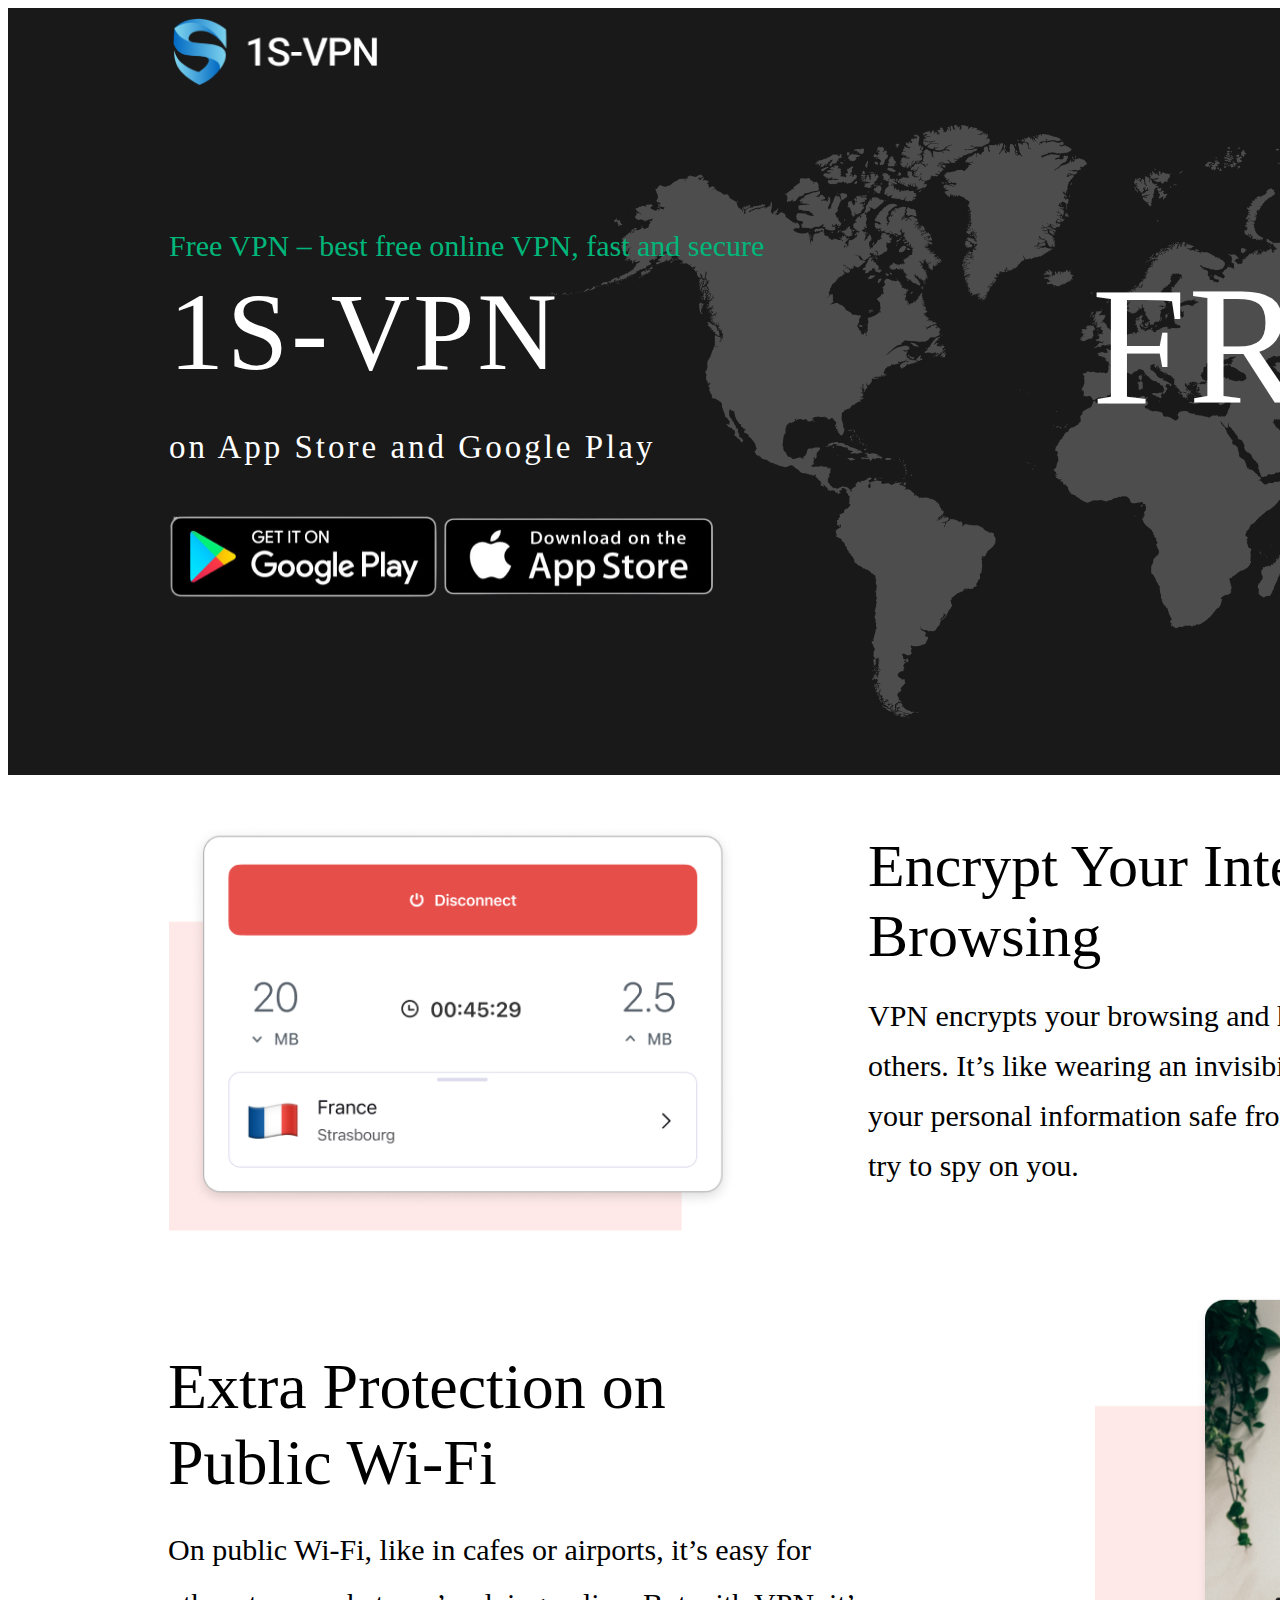
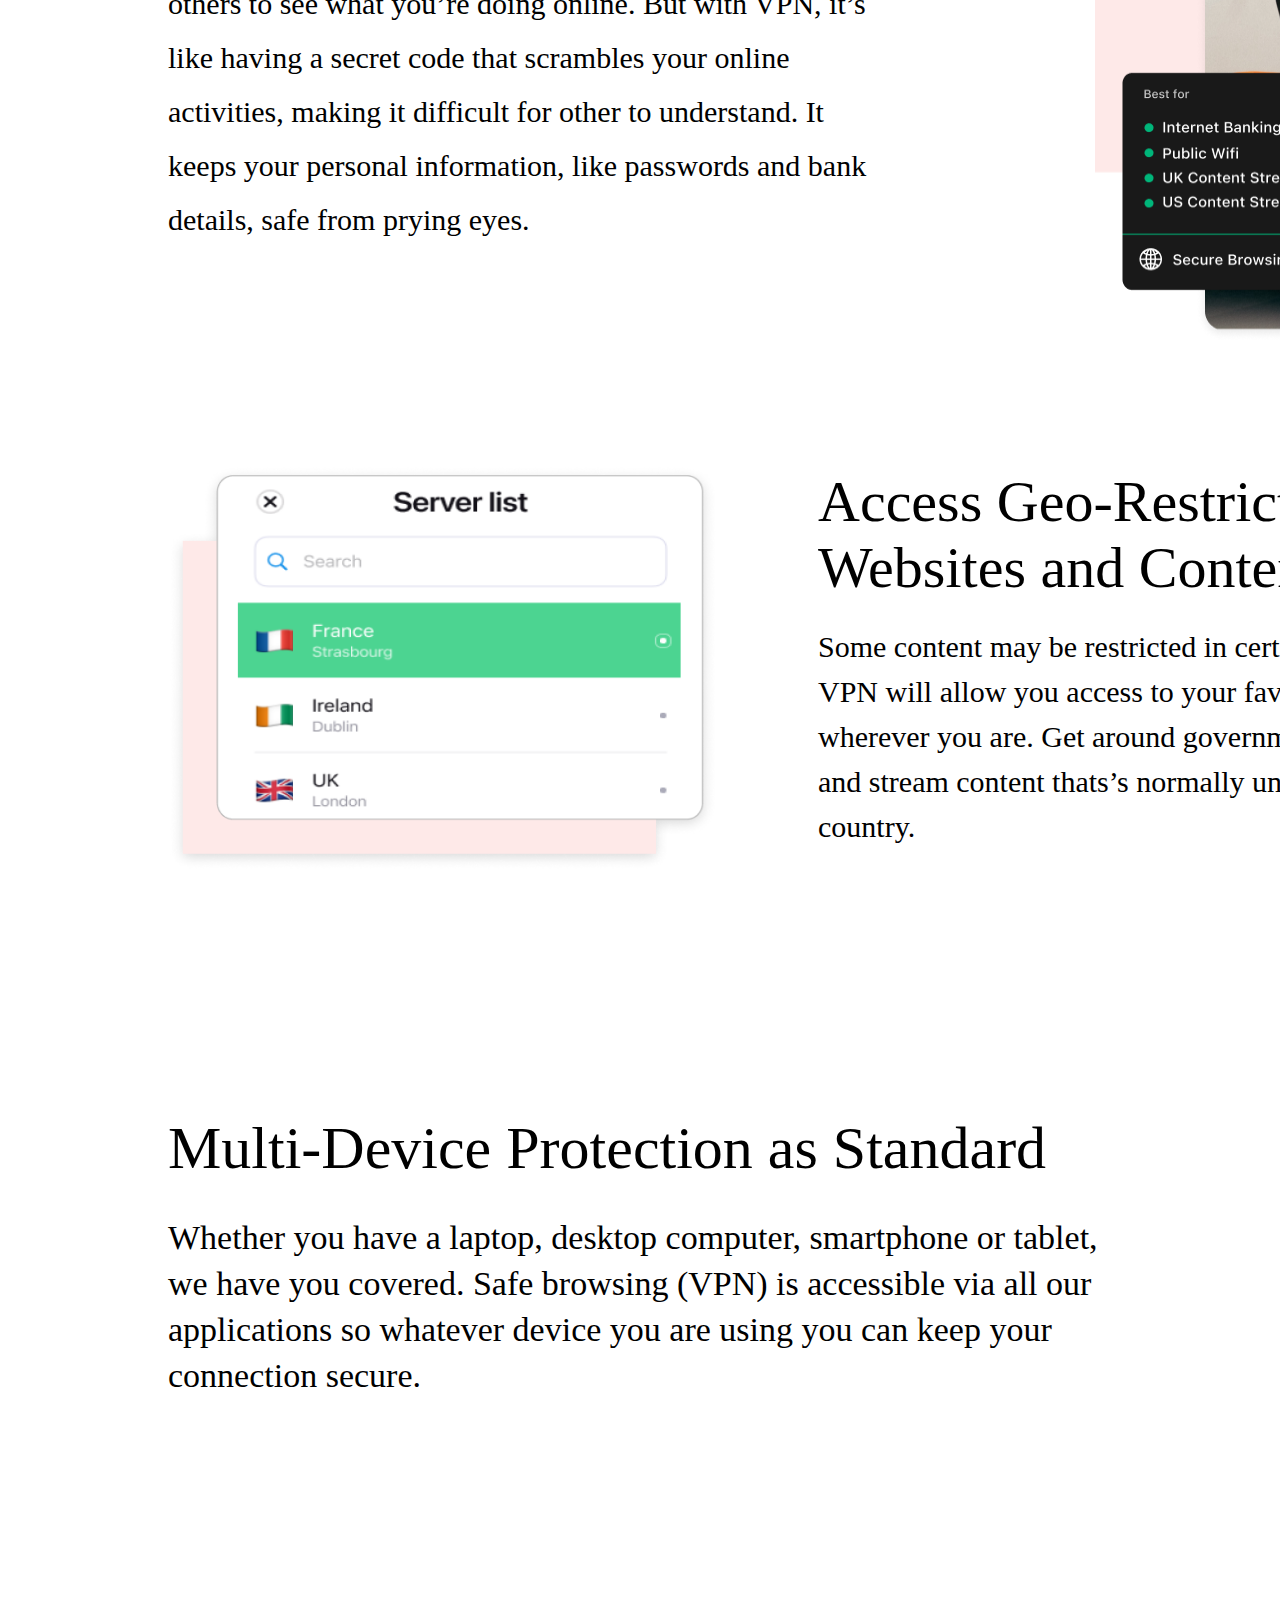
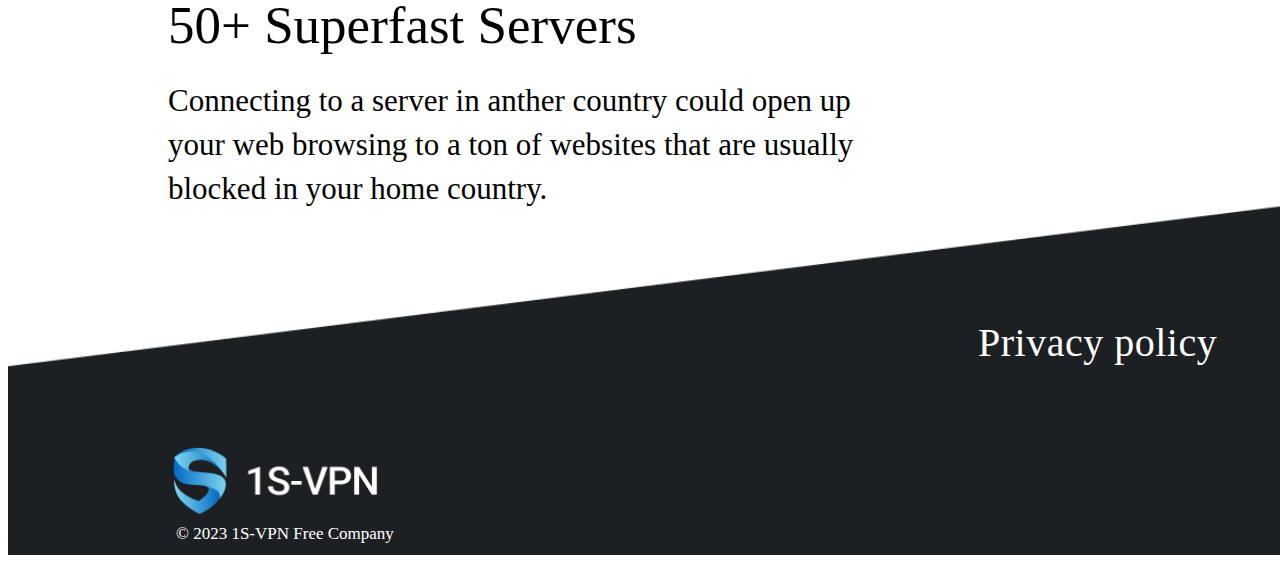
==== index.html @ 8d559d8e "1" ====
<!DOCTYPE html>
<html lang="uk">
<head><link rel="stylesheet" href="style1.css"></head>
<head><link rel="stylesheet" href="mob.css"></head>
<meta name="viewport" content="width=device-width, initial-scale=1">
<body>
<div class="all">
<div class="menu">
    <div class="logo"><img src="Title.png" alt="" class="l_img"></div>
  
      <div class="star"><img src="star.png" alt="" class="s_img"></div> 
        <div class="language">
         <a href="index.html"><div class="en">En</div> </a>
      
            <div class="r"><img src="Rectangle 3.png" alt="" class="s_r"></div>
          
            <a href="index ru.html"><div class="ru">Ru</div></a>
        </div>
</div>
<div class="main">
    <img src="main.png" alt="" class="m_img">
<div class="blok1">
  <div class="blok1_1">
    <div class="blok1_1_text">Free VPN – best free online VPN, fast and secure</div>
  </div>
  <div class="blok1_2">
    <div class="blok1_2_text">1S-VPN</div>
  </div>
  <div class="blok1_3">
    <div class="blok1_3_text">on App Store and Google Play</div>
  </div>
  <div class="blok1_4">
     <img src="k1.png" class="k1_img">
    <img src="k2.png" alt="" class="k1_img">
</div>
</div>
   <div class="blokfree">
        <div class="blokfreetext">FREE</div>
    </div>
</div>
<div class="content">
    <div class="one">
        <div class="onepic"><img src="one pic.png" class="k3_img"></div> 
        <div class="onetext">
       <div class="one_text1">Encrypt Your Internet Browsing</div>
           <div class="one_text2">VPN encrypts your browsing and hides your online activities from others. It’s like wearing an invisibility cloak online!
        This keeps your personal information safe from hackers and snoops who may try to spy on you.</div> 
    </div>
    </div>
    <div class="two">
        <div class="twopic"><img src="two.png" class="k4_img"></div>
        <div class="twotext">
            <div class="two_text1">Extra Protection on Public Wi-Fi</div>
            <div class="two_text2">On public Wi-Fi, like in cafes or airports, it’s easy for others to see what you’re doing online. But with VPN, it’s
            like having a secret code that scrambles your online activities, making it difficult for other to understand. It keeps
            your personal information, like passwords and bank details, safe from prying eyes.</div>
        </div>
    </div>
    <div class="three">
        <div class="threepic"><img src="three (1).png" class="k5_img"></div>
        <div class="threetext">
            <div class="three_text1">Access Geo-Restricted Websites and Content</div>
            <div class="three_text2">Some content may be restricted in certain countries. Using VPN will allow you access to your favourite websites wherever
            you are. Get around government or employer blocks and stream content thats’s normally unavailable in your country.</div>
        </div>
    </div>
    <div class="four">
        <div class="fourpic"><img src="four.png" class="k6_img"></div>
        <div class="fourtext">
            <div class="four_text1">Multi-Device Protection as Standard</div>
            <div class="four_text2">Whether you have a laptop, desktop computer, smartphone or tablet, we have you covered. Safe browsing (VPN) is
            accessible via all our applications so whatever device you are using you can keep your connection secure.</div>
        </div>
</div>
<div class="fife">
    <div class="fife_text1">50+ Superfast Servers</div>
</div>
</div>
<div class="footer">
    <img src="Footer.png" alt="" class="f_img">
     <div class="footer1">
        <a href="2.html"> <div class="privacypolicy">Privacy policy</div></a>
        <a href="3.html"><div class="termsconditions">Terms & conditions</div></a>
    </div>
     <div class="fife2">
    <div class="fife_text2">Connecting to a server in anther country could open up your web browsing to a ton of websites
        that are usually blocked in your home country.</div></div>
        <div class="logo1"><img src="Title.png" alt="" class="l_img1"></div>
        <div class="f">© 2023 1S-VPN Free Company</div>
</div>
</div>


</body>
</html>
---- style1.css ----
.all{
    width: 1920px;
    height: 100%;
    margin: auto;
    background: #ffffff;
}

.menu{
width: 1920px;
height: 88px;
background: #191919;
}

.l_img {
    width: 207px;
    height: 72px;
    margin: auto;
    margin-left: 163px;
    padding-top: 8px;
}

.logo{
margin: 0px auto;

}

.language{
   
    height: 47px;
    width: 100px;
  margin-left: 1450px;
  

}

.en{
    width: 24px;
        height: 30px;
     margin: auto;
     float: left;
     color: #FFF;
            font-family: 'Segoe UI';
            font-size: 24px;
}

.s_r{
    margin-left: 22px;
height: 40px;
   
}

.ru {
    width: 24px;
    height: 30px;
    margin: auto;
    float: left;
    font-family: 'Segoe UI';
    font-size: 24px;
    margin-left: 65px;
    margin-top: -44px;
    color: #ffffff;
    position: relative;
}

.star {
    margin: 0px auto;
    margin-top: -60px;
 
}

.s_img {
    width: 170px;
        height: 30px;
    margin: auto;
    float: right;
    margin-right: 163px;
}

.main{
    width: 1920px;
    height: 684px;
    background-size: 100%;
    margin-top: -5px;
}

.m_img{
    max-width: 100%;
}



.blok1{

     width: 760px;
    height: 370px;
    margin-left: 161px;
    padding-top: 70px;
 position: relative;
 top: -620px;
}

.blokfree{
    
        width: 489px;
        height: 215px;
        float: right;
        margin-right: 380px;
        position: relative;
        top: -970px;
}

.blokfreetext {
    color: #FFF;
        text-align: center;
        font-family: 'Segoe UI';
        font-size: 170px;
        font-style: light;
        letter-spacing: 2px;
}

.blok1_1{
width: 760px;
    height: 20px;
}

.blok1_1_text{
    color: #00B67A;
        font-family: 'Segoe UI';
        font-size: 30px;
        font-style: normal;
}

.blok1_2 {
width: 465px;
height: 120px;
margin-top: 20px;
}

.blok1_2_text {
color: #FFF;
    font-family: 'Segoe UI';
    font-size: 110px;
    font-style: bold;
    letter-spacing: 3px;
}

.blok1_3 {
width: 760px;
height: 51px;
margin-top: 40px;
}

.blok1_3_text {
    color: #FFF;
    font-family: 'Segoe UI';
    font-size: 33px;
    font-style: light;
    letter-spacing: 3px;
}

.blok1_4 {
    width: 570px;
    height: 82px;
    margin-top: 36px;
}


.k1_img {
    width: 270px;
        height: 82px;
}

.k3_img {
    width: 570px;
    height: 406px;
}

.k4_img {
    width: 673px;
    height: 651px;
}

.k5_img {
    width: 550px;
    height: 406px;
}

.content{
    width: 1600px;
    height: 2500px;
    margin: auto;
    margin-top: 50px;
}

.one{
    width: 100%;
    height: 480px;
}

.onepic{
    width: 570px;
    height: 406px;

}

.onetext{
   width: 900px;
   height: 406px;
margin-top: -400px;
margin-left: 700px;
}

.one_text1{
width: 576px;
    height: 130px;
    color: #000;
    font-family: 'Segoe UI';
    font-size: 60px;
    font-style: normal;
    line-height: 70px;
      
}

.one_text2 {
    width: 800px;
    height: 210px;
    margin-top: 30px;
    color: #000;
    font-family: 'Segoe UI';
    font-size: 30px;
    font-style: normal;
    line-height: 50px;

}

.two {
    width: 100%;
    height: 760px;
    
  
}

.twopic{
    float: right;
    margin-left: 400px;
    margin-top: -140px;
}

.twotext {
    width: 807px;
    height: 535px;
    margin: auto;
    float: left;
    margin-top: -600px;
}

.two_text1 {
    width: 576px;
    height: 140px;
    color: #000;
    font-family: 'Segoe UI';
    font-size: 64px;
    font-style: normal;
    line-height: 76px;
}

.two_text2 {
width: 700px;
    height: 360px;
    margin-top: 34px;
    color: #000;
    font-family: 'Segoe UI';
    font-size: 30px;
    font-style: normal;
    line-height: 54px;
}

.three {
    width: 1600px;
    height: 450px;
   
}

.threepic{
    width: 560px;
    height: 450px;
}

.threetext {
width: 949px;
    height: 424px;
    margin-top: -446px;
    margin-left: 650px;
}

.three_text2{
width: 760px;
    height: 225px;
    margin-top: 30px;
    color: #000;
    font-family: 'Segoe UI';
    font-size: 30px;
    font-style: normal;
    line-height: 45px;
}

.three_text1 {
    width: 630px;
    height: 125px;
    color: #000;
    font-family: 'Segoe UI';
    font-size: 58px;
    font-style: normal;
    line-height: 66px;
}

.four{
    height: 677px;
    width: 100%;
  
}

.fourpic {
    float: right;
    margin-right: 50px;
}

.fourtext {
    width: 997px;
    height: 355px;
 padding-top: 200px;

}

.four_text1 {

    width: 997px;
    height: 100px;
    color: #000;
    font-family: 'Segoe UI';
    font-size: 60px;
    font-style: normal;
    line-height: 66px;
}

.four_text2 {
        width: 970px;
        height: 250px;
    color: #000;
    font-family: 'Segoe UI';
    font-size: 34px;
    font-style: normal;
    line-height: 46px;
}
.footer{
background-size: 100%;
width: 1920px;
    height: 430px;
}

.f_img{
height: 430px;
    width: 1920px
}

.fife{
    width: 750px;
    height: 100px;

}

.fife2 {
    width: 700px;
    height: 200px;
    margin-left: 160px;
    margin-top: -480px;
}

.fife_text1 {
    width: 997px;
        height: 100px;
        color: #000;
        font-family: 'Segoe UI';
        font-size: 53px;
        font-style: normal;
        line-height: 66px;

}

.fife_text2 {
    width: 730px;
    height: 100px;
    color: #000;
    font-family: 'Segoe UI';
    font-size: 31px;
    font-style: normal;
    line-height: 44px;
}

.footer1{
    
    width:720px;
    height: 50px;
    margin-top: -240px;
    float: right;
    margin-right: 230px;
   position: relative;
}

.privacypolicy{
  font-family: 'Segoe UI';
        width: 261px;
        height: 45px;
        font-size: 40px;
        letter-spacing: 0.5px;
        float: left;
        color: #FFF;
}

.privacypolicy:hover {
    transition: 0.1s;
   color: #b5b5b5;
}

.termsconditions:hover {
    transition: 0.1s;
    color: #b5b5b5;
}

.termsconditions {
    font-family: 'Segoe UI';
    width: 380px;
    height: 45px;
    font-size: 40px;
    letter-spacing: 0.5px;
    float: right;
    color: #FFF;
}

.logo1{
     width: 207px;
        height: 72px;
}

.l_img1 {
    width: 207px;
        height: 72px;
    margin: auto;
    margin-left: 163px;
    padding-top: 166px;
}

.f {
    margin-top: 165px;
    margin-left: 168px;
    color: #ffffff;
    font-family: 'Segoe UI';
    font-size: 17px;
    font-style: normal;
    line-height: 35px;

}
---- mob.css ----
@media only screen and (max-width: 575px) {

.all {
    width: 575px;
    height: 100%;
    margin: auto;
    background: #ffffff;
}

.menu {
    width: 575px;
    height: 55px;
    background: #191919;
}

.l_img {
    width: 80px;
    height: 26px;
    margin: auto;
    margin-left: 25px;
    padding-top: 8px;
}

.logo {
    margin: 0px auto;
   
}

.star {
    margin: 0px auto;
    margin-top: -27px;

}

.s_img {
    width: 70px;
    height: 12px;
    margin: auto;
    float: right;
    margin-right: 55px;
}

.main {
    width: 575px;
    height: 200px;
    background-size: 100%;
  
}

 .m_img {
     max-width: 100%;
     margin-top: -15px;
 }

.blok1 {

    width: 270px;
    height: 150px;
    margin-left: 25px;
    padding-top: 0px;
    position: relative;
    top: -200px;
}

.blokfree {

    width: 240px;
    height: 100px;
    float: right;
    margin-right: 50px;
    position: relative;
    top: -335px;
}

.blokfreetext {
    color: #FFF;
    text-align: center;
    font-family: 'Segoe UI';
    font-size: 70px;
    font-style: light;
    letter-spacing: 3px;
}

.blok1_1 {
    width: 270px;
    height: 10px;
}

.blok1_1_text {
    color: #00B67A;
    font-family: 'Segoe UI';
    font-size: 11px;
    font-style: normal;
}

.blok1_2 {
    width: 270px;
    height: 30px;
    margin-top: 0px;
}

.blok1_2_text {
    color: #FFF;
    font-family: 'Segoe UI';
    font-size: 56px;
    font-style: bold;
    letter-spacing: 2px;
}

.blok1_3 {
    width: 270px;
    height: 10px;
    margin-top: 40px;
}

.blok1_3_text {
    color: #FFF;
    font-family: 'Segoe UI';
    font-size: 16px;
    font-style: light;
    letter-spacing: 1px;
}

.blok1_4 {
    width: 270px;
    height: 30px;
    margin-top: 25px;
    
}


.k1_img {
    width: 130px;
    height: 40px;
}

.k2_img{
max-width: 100%;
}

.k3_img {
    width: 215px;
    height: 144px;
}

.k5_img {
    width: 215px;
    height: 160px;
}

.content {
    
    width: 550px;
    height: 900px;
    margin: auto;
    margin-top: 30px;
}

.one {
    width: 100%;
    height: 160px;
}

.onepic {
width: 215px;
    height: 144px;
}

.onetext {
    width: 300px;
    height: 160px;
    margin-top: -145px;
    margin-left: 230px;
}

.one_text1 {
    width: 250px;
    height: 50px;
    color: #000;
    font-family: 'Segoe UI';
    font-size: 20px;
    font-style: normal;
    line-height: 24px;
}

.one_text2 {
    width: 300px;
    height: 70px;
    margin-top: 10px;
    color: #000;
    font-family: 'Segoe UI';
    font-size: 12px;
    font-style: normal;
    line-height: 17px;
}

.two {
    width: 100%;
    height: 250px;
}

.k4_img {
    width: 230px;
    height: 220px;
}

.twopic {
    float: right;
    margin-left: 400px;
    margin-top: -70px;
}

.twotext {
    width: 300px;
    height: 160px;
    margin: auto;
    float: left;
    margin-top: -200px;
}

.two_text1 {
    width: 200px;
        height: 46px;
        color: #000;
        font-family: 'Segoe UI';
        font-size: 20px;
        font-style: normal;
        line-height: 24px;
}

.two_text2 {
width: 300px;
    height: 100px;
    margin-top: 10px;
    color: #000;
    font-family: 'Segoe UI';
    font-size: 12px;
    font-style: normal;
    line-height: 17px;
}

.three {
     width: 100%;
    height: 190px;

}

.threepic {
    width: 215px;
        height: 160px;
}

.threetext {
width: 300px;
    height: 160px;
    margin-top: -160px;
    margin-left: 240px;
}

.three_text2 {
    width: 280px;
        height: 90px;
        margin-top: 10px;
        color: #000;
        font-family: 'Segoe UI';
        font-size: 12px;
        font-style: normal;
        line-height: 17px;
}

.three_text1 {
    width: 250px;
        height: 50px;
        color: #000;
        font-family: 'Segoe UI';
        font-size: 20px;
        font-style: normal;
        line-height: 24px;
}

.four {
    height: 230px;
    width: 100%;

}

.k6_img {
    width: 180px;
    height: 250px;
}

.fourpic {
    
    float: right;
    margin-right: 50px;
}

.fourtext {
width: 300px;
    height: 160px;
    margin: auto;
    float: left;
  padding-top: 40px;
}

.four_text1 {

width: 200px;
    height: 46px;
    color: #000;
    font-family: 'Segoe UI';
    font-size: 20px;
    font-style: normal;
    line-height: 24px;
}

.four_text2 {
width: 260px;
    height: 100px;
    margin-top: 10px;
    color: #000;
    font-family: 'Segoe UI';
    font-size: 12px;
    font-style: normal;
    line-height: 17px;
}

.footer {
    background-size: 100%;
    width: 575px;
    height: 120px;
    
}

.f_img {
    height: 120px;
    width: 575px;
   

}

.fife {
    width: 100px;
    height: 200px;
}



.fife2 {
    width: 240px;
    height: 80px;
    margin-left: 12px;
    margin-top: -145px;
}

.fife_text1 {
    width: 997px;
    height: 100px;
    color: #000;
    font-family: 'Segoe UI';
    font-size: 24px;
    font-style: normal;
    line-height: 66px;

}

.fife_text2 {
    width: 240px;
    height: 80px;
    color: #000;
    font-family: 'Segoe UI';
    font-size: 11px;
    font-style: normal;
    line-height: 16px;
}

.footer1 {

    width:300px;
    height: 25px;
    margin-top: -74px;
    float: right;
    margin-right: 20px;
    position: relative;
   
}

.privacypolicy {
    font-family: 'Segoe UI';
    width: 120px;
    height: 25px;
    font-size: 14px;
    letter-spacing: 0.5px;
    float: left;
    color: #FFF;
}



.termsconditions {
    font-family: 'Segoe UI';
    width: 170px;
    height: 25px;
    font-size: 14px;
    letter-spacing: 0.5px;
    float: right;
    color: #FFF;
}

.l_img1 {
    width: 70px;
    height: 23px;
    margin: auto;
    margin-left: 13px;
    padding-top: 26px;
}


.f {
    margin-top: -35px;
    margin-left: 14px;
    color: #ffffff;
    font-family: 'Segoe UI';
    font-size: 6px;
    font-style: normal;
    line-height: 35px;

}
}
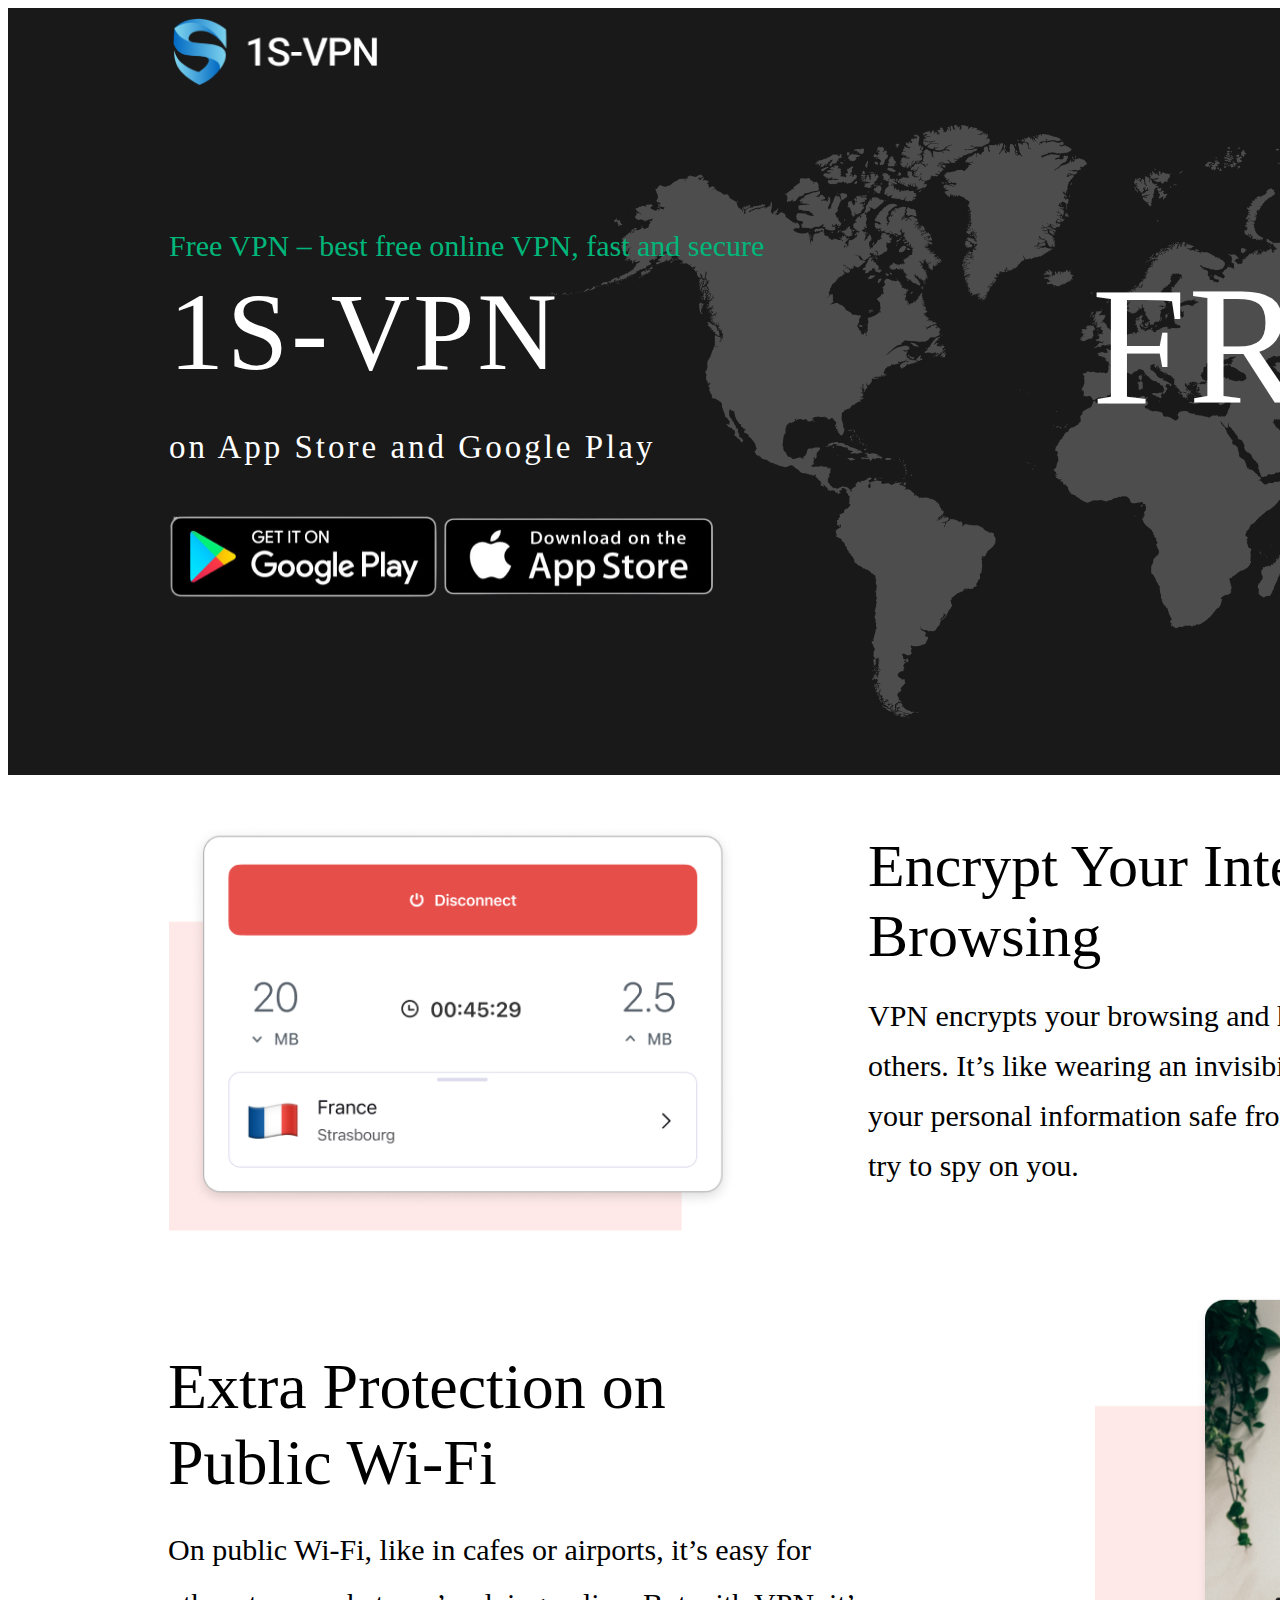
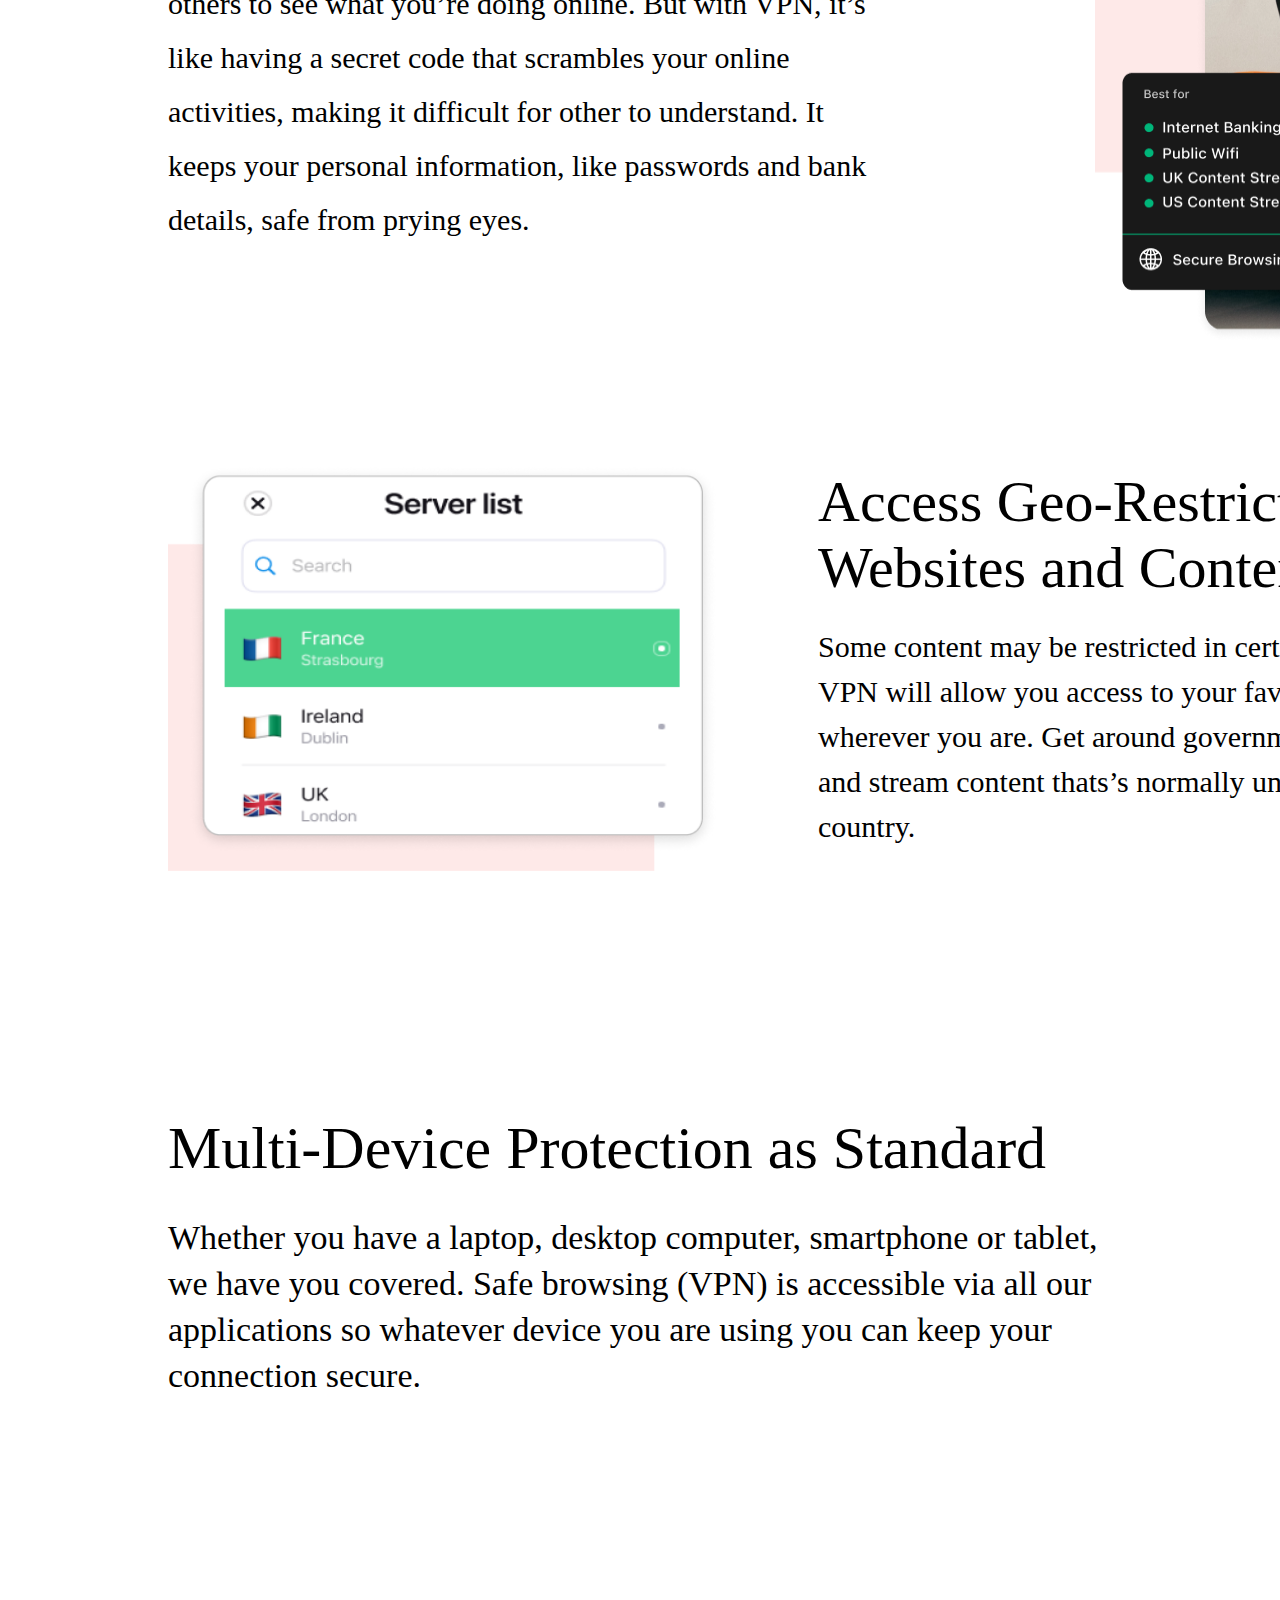
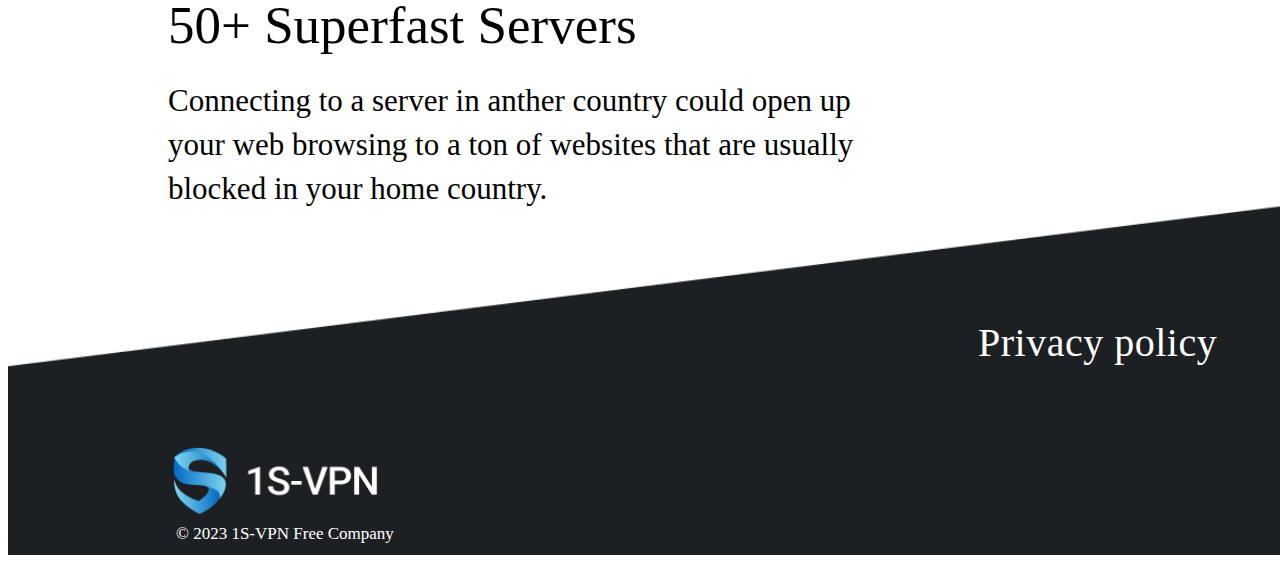
==== commit f5467fd7: "2" ====
--- a/index.html
+++ b/index.html
@@ -57,7 +57,7 @@
         </div>
     </div>
     <div class="three">
-        <div class="threepic"><img src="three (1).png" class="k5_img"></div>
+        <div class="threepic"><img src="three.png" class="k5_img"></div>
         <div class="threetext">
             <div class="three_text1">Access Geo-Restricted Websites and Content</div>
             <div class="three_text2">Some content may be restricted in certain countries. Using VPN will allow you access to your favourite websites wherever
